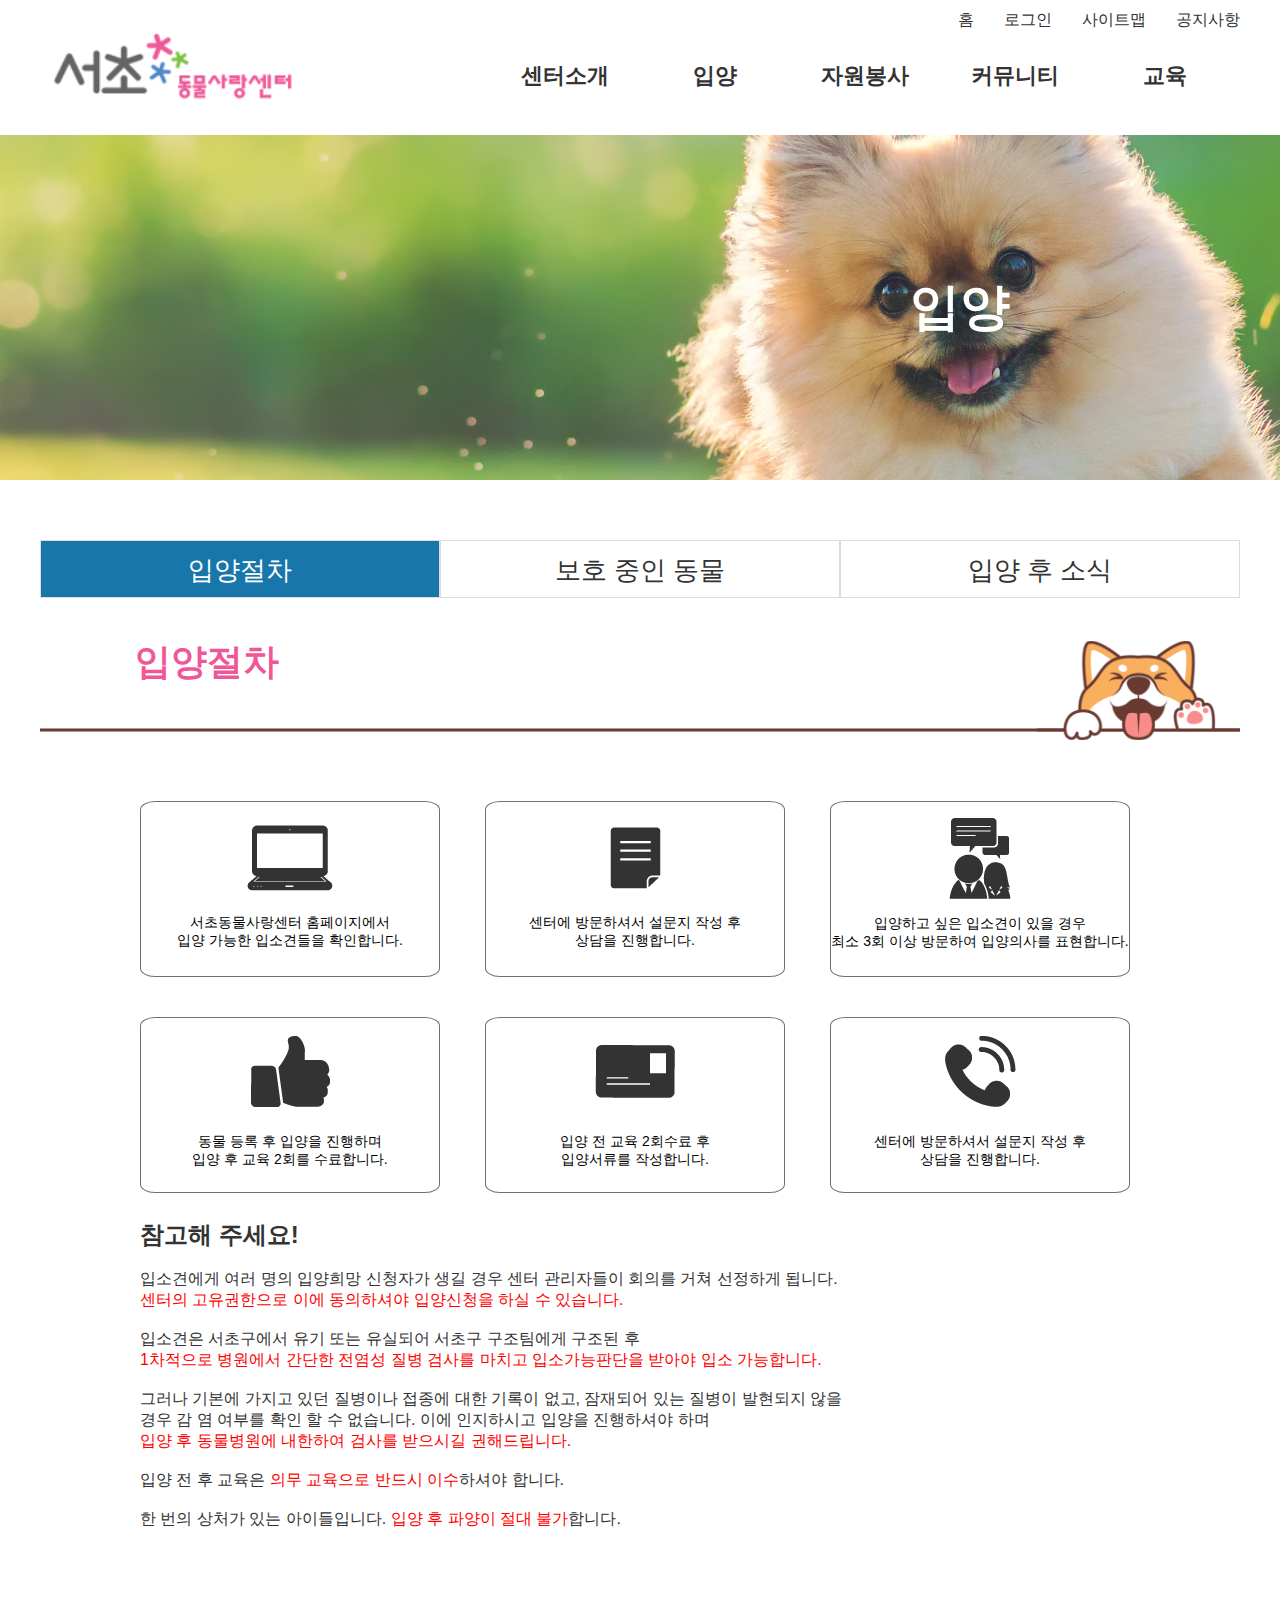
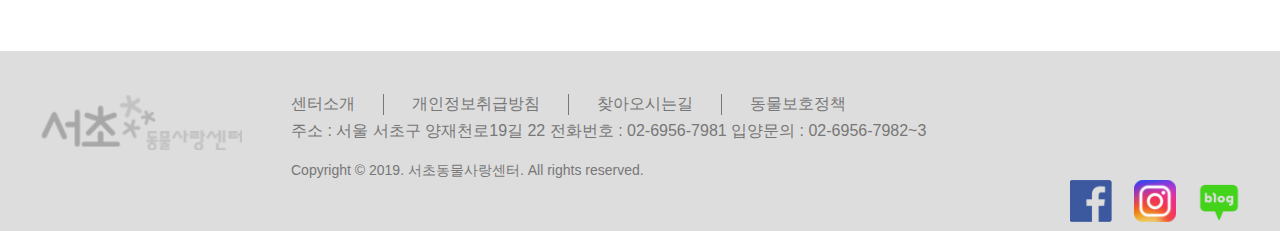
==== adopt/adopt-1.html @ 4e595111 "Add files via upload" ====
<!DOCTYPE html>
<html lang="ko">
<head>
    <meta charset="UTF-8">
    <meta http-equiv="X-UA-Compatible" content="IE=edge">
    <meta name="viewport" content="width=device-width, initial-scale=1.0">
    <title>서울동물사랑센터-입양절차</title>
    <link rel="stylesheet" href="./css/style.css">
    <link href="https://fonts.googleapis.com/css2?family=Nanum+Myeongjo:wght@400;700;800&display=swap" rel="stylesheet">
    <script src="https://ajax.googleapis.com/ajax/libs/jquery/3.5.1/jquery.min.js"></script>
    <script src="../js/main.js"></script>
    <link href="https://fonts.googleapis.com/css2?family=Nanum+Myeongjo:wght@400;700;800&display=swap" rel="stylesheet">
    <a href="index2.html" rel="보호 중인 동물"></a>
</head>
<body>
    <header id="header">
        <h1><a href="../index.html"><img src="images/logo.png" alt="서초동물사랑센터 로고"></a>
        </h1>
        <div class="header-box">
            <ul class="header-first-nav">
                <li><a href="../index.html">홈</a></li>
                <li><a href="#">로그인</a></li>
                <li><a href="#">사이트맵</a></li>
                <li><a href="#">공지사항</a></li>
            </ul>
            <ul class="header-second-nav">
                <li><a href="../introduce/introduce.html">센터소개</a>
                    <ul class="header-second-nav-depth">
                        <li><a href="../introduce/introduce.html">소개</a></li>
                        <li><a href="../introduce/introduce_2.html">둘러보기</a></li>
                        <li><a href="../introduce/introduce_3.html">오시는길</a></li>
                    </ul>
                </li>
                <li><a href="./adopt-1.html">입양</a>
                    <ul class="header-second-nav-depth">
                        <li><a href="./adopt-1.html">입양절차</a></li>
                        <li><a href="./adopt-2.html">보호중인동물</a></li>
                        <li><a href="./adopt-3.html">입양 후 소식</a></li>
                    </ul>
                </li>
                <li><a href="#">자원봉사</a>
                    <ul class="header-second-nav-depth">
                        <li><a href="#">안내</a></li>
                        <li><a href="#">신청</a></li>
                    </ul>
                </li>
                <li><a href="#">커뮤니티</a>
                    <ul class="header-second-nav-depth">
                        <li><a href="#">공지사항</a></li>
                        <li><a href="#">갤러리</a></li>
                        <li><a href="#">뉴스레터</a></li>
                        <li><a href="#">FQA</a></li>
                    </ul>
                </li>
                <li><a href="#">교육</a>
                    <ul class="header-second-nav-depth">
                        <li><a href="#">온라인교육영상</a></li>
                    </ul>
                </li>
            </ul>
        </div>
    </header>

    <section class="main-visual">
        <h2>입양</h2>
    </section>

    <section class="adopt-box">
        <div class="introduce">
            <ul class="introduce-nav">
                <li><a class="white" href="./adopt-1.html">입양절차</a></li>
                <li><a href="./adopt-2.html">보호 중인 동물</a></li>
                <li><a href="./adopt-3.html">입양 후 소식</a></li>
            </ul>
            <h2>입양절차</h2>
            <div class="dog-img"></div>
        </div>

            <div id="box1">
                <div class="content-1">
                    <div class="content-1-img"></div>
                    <p class="text-1">
                        서초동물사랑센터 홈페이지에서<br>
                        입양 가능한 입소견들을 확인합니다.
                    </p>
                </div>
                
                <div class="content-2">
                    <div class="content-2-img"></div>
                    <p class="text-2">
                        센터에 방문하셔서 설문지 작성 후<br>
                        상담을 진행합니다.
                    </p>
                </div>
                
                <div class="content-3">
                    <div class="content-3-img"></div>
                    <p class="text-3">
                        입양하고 싶은 입소견이 있을 경우<br>
                        최소 3회 이상 방문하여 입양의사를 표현합니다.
                    </p>
                </div>
    </div>
    
    <div id="box2">
        <div class="content-4">
            <div class="content-4-img"></div>
            <p class="text-4">
                동물 등록 후 입양을 진행하며<br>
                입양 후 교육 2회를 수료합니다.
            </p>
        </div>
        
        <div class="content-5">
            <div class="content-5-img"></div>
            <p class="text-5">
                입양 전 교육 2회수료 후<br>
                입양서류를 작성합니다.
            </p>
        </div>
        
        <div class="content-6">
            <div class="content-6-img"></div>
            <p class="text-6">
                센터에 방문하셔서 설문지 작성 후<br>
                상담을 진행합니다.
            </p>
        </div>
    </div>

    <div class="precautions">
        <h2>참고해 주세요!</h2><br>
        <p>입소견에게 여러 명의 입양희망 신청자가 생길 경우 센터 관리자들이 회의를 거쳐 선정하게 됩니다.<br><span>센터의 고유권한으로 이에 동의하셔야 입양신청을 하실 수 있습니다.</span></p><br>
        <p>입소견은 서초구에서 유기 또는 유실되어 서초구 구조팀에게 구조된 후<br><span>1차적으로 병원에서 간단한 전염성 질병 검사를 마치고 입소가능판단을 받아야 입소 가능합니다.</span></p><br>
        <p>그러나 기본에 가지고 있던 질병이나 접종에 대한 기록이 없고, 잠재되어 있는 질병이 발현되지 않을<br>경우 감 염 여부를 확인 할 수 없습니다. 이에 인지하시고 입양을 진행하셔야 하며<br><span>입양 후 동물병원에 내한하여 검사를 받으시길 권해드립니다.</span></p><br>
        <p>입양 전 후 교육은 <span>의무 교육으로 반드시 이수</span>하셔야 합니다.</p><br>
        <p>한 번의 상처가 있는 아이들입니다. <span>입양 후 파양이 절대 불가</span>합니다.</p>
    </div>
</section>
<footer>
    <div class="footer-box">
            <a href="../index.html">
                <img class="footer-logo" src="images/footer_logo.png" alt="푸터로고">
            </a>
            <div class="footer-box-flex">
                <ul class="footer-box-ul">
                    <li><a href="../introduce/introduce.html">센터소개</a></li>
                    <li><a href="#">개인정보취급방침</a></li>
                    <li><a href="../introduce/introduce_3.html">찾아오시는길</a></li>
                    <li><a href="#">동물보호정책</a></li>
                </ul>
                <div class="footer-box-p">
                    <p>주소 : 서울 서초구 양재천로19길 22   전화번호 : 02-6956-7981   입양문의 : 02-6956-7982~3
                    </p>
                    <p>Copyright &copy; 2019. 서초동물사랑센터. All rights reserved.</p>
                </div>
            </div>
        </div>
        <div class="icon">
            <a href="#"><img src="images/face-book.png" alt="페이스북"></a>
            <a href="#"><img src="images/instagram.png" alt="인스타그램"></a>
            <a href="#"><img src="images/band.png" alt="네이버밴드"></a>
        </div>
    </footer>
</body>
</html>
---- adopt/css/style.css ----
/* style.css */
:root {
    --main-color: #EF5797;
    --sub-color: #1876AB;
    --text-color:#333333;
  }
* {
    margin: 0;
    padding: 0;
    box-sizing: border-box;
  }
  body{
    font-family:'Noto Sans KR', sans-serif;
  }
  
  a {
    text-decoration: none;
    color: var(--text-color);
  }
  a:hover{
    color: var(--sub-color);
  }
  
  ul {
    list-style-type: none;
  }

  /* 헤더 */
  #header{
    width: 1200px;
    margin: 0 auto;
    display: flex;
    justify-content: space-between;
    height: 135px;
  }
  #header img{
  width: 247px;
  height: 75px;
  margin-top: 30px;
  margin-left: 10px;
  }
  
  .header-first-nav{
  display: flex;
  font-size: 16px;
  color: #707070;
  margin-top: 10px;
  justify-content: flex-end;
  }
  .header-first-nav li{
  margin-right: 30px;
  }
  .header-first-nav li:last-child{
  margin: 0;
  }
  
  .header-second-nav{
  display: flex;
  color: #333333;
  font-weight: 600;
  margin-top: 30px;
  justify-content: flex-end;
  }
  .header-second-nav li{
  font-size: 22px;
  text-align: center;
  width: 150px;
  }
  .header-second-nav li a{
  width: 150px;
  }
  .header-second-nav li:last-child{
  margin: 0;
  }
  .header-second-nav-depth{
  position: relative;
  margin-top: 38px;
  background: #1876AB;
  padding: 10px 0;
  z-index: 100;
  display: none;
  }
  .header-second-nav-depth li a:hover{
  background: #60c5ff;
  }
  .header-second-nav-depth li{
  font-size: 18px;
  margin: 0;
  text-align: center;
  font-weight: 300;
  
  }
  .header-second-nav-depth li a{
  display: block;
  padding: 6px 0;
  color: white;
  }
  
  /* 메인 배너 */
  .main-visual{
    width: 1920px;
    height: 345px;
    background: url(../images/sub-banner1.png);
    margin: 0 auto;
  }
  .main-visual h2{
    text-align: center;
    color: white;
    line-height: 345px;
    font-size: 50px;
  }

  /* content */
  .adopt-box{
    width: 1200px;
    margin: 0 auto;
  }
  .introduce{
    width: 1200px;
    margin-top: 60px;
    position: relative;
  }
  .introduce-nav{
    display: flex;
  }
  .introduce-nav li{
    width: 400px;
    height: 58px;
    font-size: 26px;
    border: 1px solid #dddddd;
    text-align: center;
    line-height: 58px;
  }
  
  .introduce-nav li:first-child{
    background-color: var(--sub-color);
  }
  .white{
    color: white;
  }

  .introduce h2{
    margin-top: 40px;
    margin-left: 95px;
    font-size: 36px;
    color: var(--main-color);
    font-weight: 700;
  }

  .dog-img{
    width: 100%;
    height: 99px;
    background: url(../images/dog-1.png);
    background-repeat: no-repeat;
    background-size: cover;
    position: absolute;
    top: 101px;
  }

  /* content */

  #box1 {
    width: 990px;
    height: 176px;
    display: flex;
    margin-top: 91px;
    margin-bottom: 40px;
    margin-left: 100px;
  }

  .content-1{
    border: 1px solid #707070;
    margin: 23px auto;
    margin-right: 45px;
    width: 300px;
    height: 176px;
    border-radius: 5%;
  }

  .content-1-img {
    width: 86px;
    height: 66px;
    background: url(../images/icon-sub1.png);
    margin: 23px auto;
  }
   
 .adopt-box .text-1 {
    font-size: 14px;
    text-align: center;
  }

  .content-2{
    border: 1px solid #707070;
    margin: 23px auto;
    margin-right: 45px;
    width: 300px;
    height: 176px;
    border-radius: 5%;
  }

  .content-2-img {
    width: 51px;
    height: 62px;
    background: url(../images/icon-sub2.png);
    margin: 25px auto;
  }

  .adopt-box .text-2 {
    font-size: 14px;
    text-align: center;
  }
  
  .content-3{
    border: 1px solid #707070;
    margin: 23px auto;
    width: 300px;
    height: 176px;
    border-radius: 5%;
  }

  .content-3-img {
    width: 62px;
    height: 81px;
    background: url(../images/icon-sub3.png);
    margin: 16px auto;
  }

  .adopt-box .text-3 {
    font-size: 14px;
    text-align: center;
  }

  #box2 {
    width: 990px;
    height: 176px;
    display: flex;
    margin-bottom: 49px;
    margin-left: 100px;
  }

  .content-4{
    border: 1px solid #707070;
    margin: 23px auto;
    margin-right: 45px;
    width: 300px;
    height: 176px;
    border-radius: 5%;
  }

  .content-4-img {
    margin: 18px auto;
    margin-bottom: 26px;
    width: 79px;
    height: 71px;
    background: url(../images/icon-sub4.png);
  }

  .adopt-box .text-4 {
    font-size: 14px;
    text-align: center;
  }

  .content-5{
    border: 1px solid #707070;
    margin: 23px auto;
    margin-right: 45px;
    width: 300px;
    height: 176px;
    border-radius: 5%;
  }

  .content-5-img {
    margin: 27px auto;
    margin-bottom: 35px;
    width: 80px;
    height: 53px;
    background: url(../images/icon-sub5.png);
  }

  .adopt-box .text-5 {
    font-size: 14px;
    text-align: center;
  }

  .content-6{
    border: 1px solid #707070;
    margin: 23px auto;
    width: 300px;
    height: 176px;
    border-radius: 5%;
  }

  .content-6-img {
    margin: 18px auto;
    margin-bottom: 26px;
    width: 71px;
    height: 71px;
    background: url(../images/icon-sub6.png);
  }
  .adopt-box .text-6 {
    font-size: 14px;
    text-align: center;
  }

.precautions {
  margin-left: 100px;
  margin-bottom: 121px;
  color: var(--text-color);
}

.precautions p span {
  color: red;
}
 
/* footer */
  footer{
    margin-top: 120px;
    background-color: #dddddd;
    height: 180px;
  }
  footer .footer-logo{
    width: 202px;
    height: 56px;
    margin-top: 43px;
  }
  .footer-box{
    display: flex;
    width: 1200px;
    margin: 0 auto;
  }
  .footer-box-ul{
    display: flex;
  }
  
  .footer-box-ul li{
    padding: 0 28px;
    border-right: 1px solid #777777;
  }
  
  .footer-box-ul li:first-child{
    padding-left: 0;
  }
  .footer-box-ul li:last-child{
    border-right: none;
  }
  .footer-box-ul li a{
    color: #777777;
  }
  .footer-box-flex{
    margin-top: 43px;
    margin-left: 49px;
    color: #777777;
  }
  .footer-box-p{
    margin-top: 6px;
  }
  .footer-box-p p:last-child{
    margin-top: 20px;
    font-size: 14px;
  }
  .icon{
    width: 1200px;
    margin: 0 auto;
    display: flex;
    
    justify-content: flex-end;
  }
  .icon img{
    width: 42px;
    height: 42px;
    margin-left: 22px;
  }
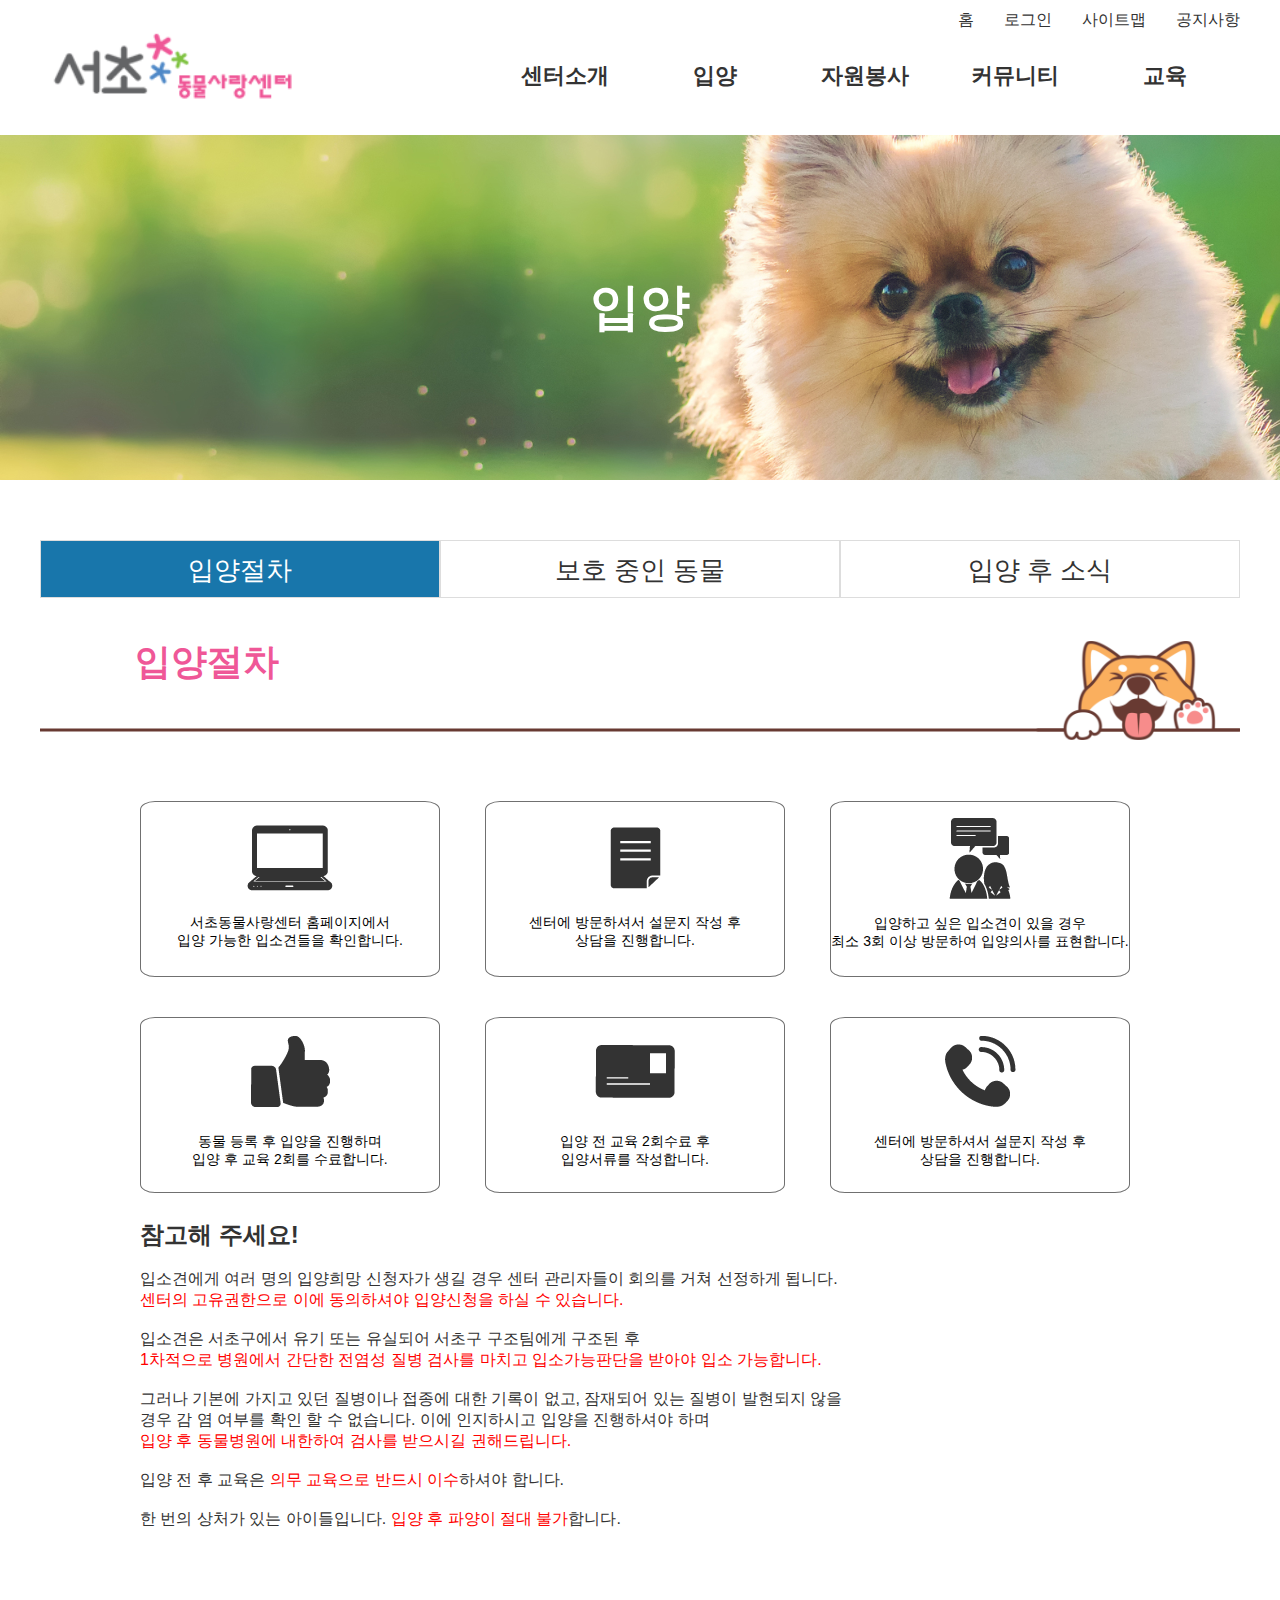
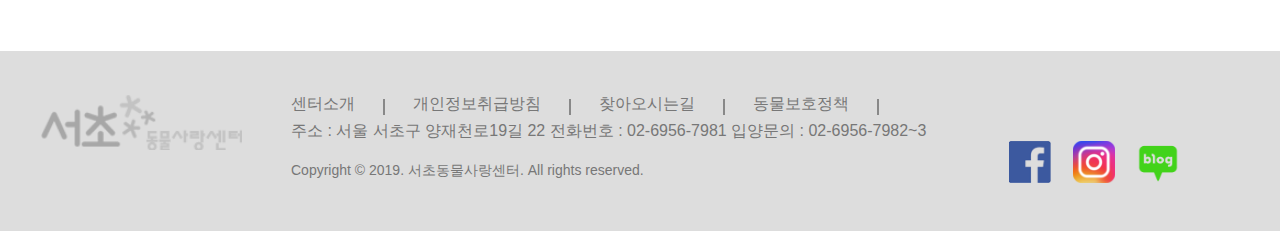
==== commit c236dc34: "Add files via upload" ====
--- a/adopt/adopt-1.html
+++ b/adopt/adopt-1.html
@@ -5,6 +5,7 @@
     <meta http-equiv="X-UA-Compatible" content="IE=edge">
     <meta name="viewport" content="width=device-width, initial-scale=1.0">
     <title>서울동물사랑센터-입양절차</title>
+    <link rel="shortcut icon" type="image/x-icon" href="../images/dog2.png">
     <link rel="stylesheet" href="./css/style.css">
     <link href="https://fonts.googleapis.com/css2?family=Nanum+Myeongjo:wght@400;700;800&display=swap" rel="stylesheet">
     <script src="https://ajax.googleapis.com/ajax/libs/jquery/3.5.1/jquery.min.js"></script>
@@ -68,7 +69,7 @@
     <section class="adopt-box">
         <div class="introduce">
             <ul class="introduce-nav">
-                <li><a class="white" href="./adopt-1.html">입양절차</a></li>
+                <li><a id="white" href="./adopt-1.html">입양절차</a></li>
                 <li><a href="./adopt-2.html">보호 중인 동물</a></li>
                 <li><a href="./adopt-3.html">입양 후 소식</a></li>
             </ul>
@@ -139,15 +140,15 @@
 </section>
 <footer>
     <div class="footer-box">
-            <a href="../index.html">
+            <a href="../index/index.html">
                 <img class="footer-logo" src="images/footer_logo.png" alt="푸터로고">
             </a>
             <div class="footer-box-flex">
                 <ul class="footer-box-ul">
-                    <li><a href="../introduce/introduce.html">센터소개</a></li>
-                    <li><a href="#">개인정보취급방침</a></li>
-                    <li><a href="../introduce/introduce_3.html">찾아오시는길</a></li>
-                    <li><a href="#">동물보호정책</a></li>
+                    <li><a href="./introduce/introduce.html">센터소개</a></li><span></span>
+                    <li><a href="#">개인정보취급방침</a></li><span></span>
+                    <li><a href="./introduce/introduce_3.html">찾아오시는길</a></li><span></span>
+                    <li><a href="#">동물보호정책</a></li><span></span>
                 </ul>
                 <div class="footer-box-p">
                     <p>주소 : 서울 서초구 양재천로19길 22   전화번호 : 02-6956-7981   입양문의 : 02-6956-7982~3
@@ -155,12 +156,13 @@
                     <p>Copyright &copy; 2019. 서초동물사랑센터. All rights reserved.</p>
                 </div>
             </div>
+            <div class="icon">
+                <a href="#"><img src="images/face-book.png" alt="페이스북"></a>
+                <a href="#"><img src="images/instagram.png" alt="인스타그램"></a>
+                <a href="#"><img src="images/band.png" alt="네이버밴드"></a>
+            </div>
         </div>
-        <div class="icon">
-            <a href="#"><img src="images/face-book.png" alt="페이스북"></a>
-            <a href="#"><img src="images/instagram.png" alt="인스타그램"></a>
-            <a href="#"><img src="images/band.png" alt="네이버밴드"></a>
-        </div>
+       
     </footer>
 </body>
 </html>--- a/adopt/css/style.css
+++ b/adopt/css/style.css
@@ -11,6 +11,7 @@
   }
   body{
     font-family:'Noto Sans KR', sans-serif;
+    min-width: 1200px;
   }
   
   a {
@@ -98,7 +99,7 @@
   
   /* 메인 배너 */
   .main-visual{
-    width: 1920px;
+    width: 100%;
     height: 345px;
     background: url(../images/sub-banner1.png);
     margin: 0 auto;
@@ -135,7 +136,7 @@
   .introduce-nav li:first-child{
     background-color: var(--sub-color);
   }
-  .white{
+  #white{
     color: white;
   }
 
@@ -334,9 +335,12 @@
   
   .footer-box-ul li{
     padding: 0 28px;
-    border-right: 1px solid #777777;
-  }
-  
+  }
+  .footer-box-ul span{
+      margin-top: 5px;
+      height: 16px;
+      border: 1px solid #888888;
+  }
   .footer-box-ul li:first-child{
     padding-left: 0;
   }
@@ -359,14 +363,21 @@
     font-size: 14px;
   }
   .icon{
-    width: 1200px;
     margin: 0 auto;
     display: flex;
     
     justify-content: flex-end;
   }
   .icon img{
+    margin-top: 90px;
     width: 42px;
     height: 42px;
     margin-left: 22px;
+  }
+
+.swiper{
+  width: 100%;
+}
+  .swiper .swiper-slide img{
+    width: 100%;
   }